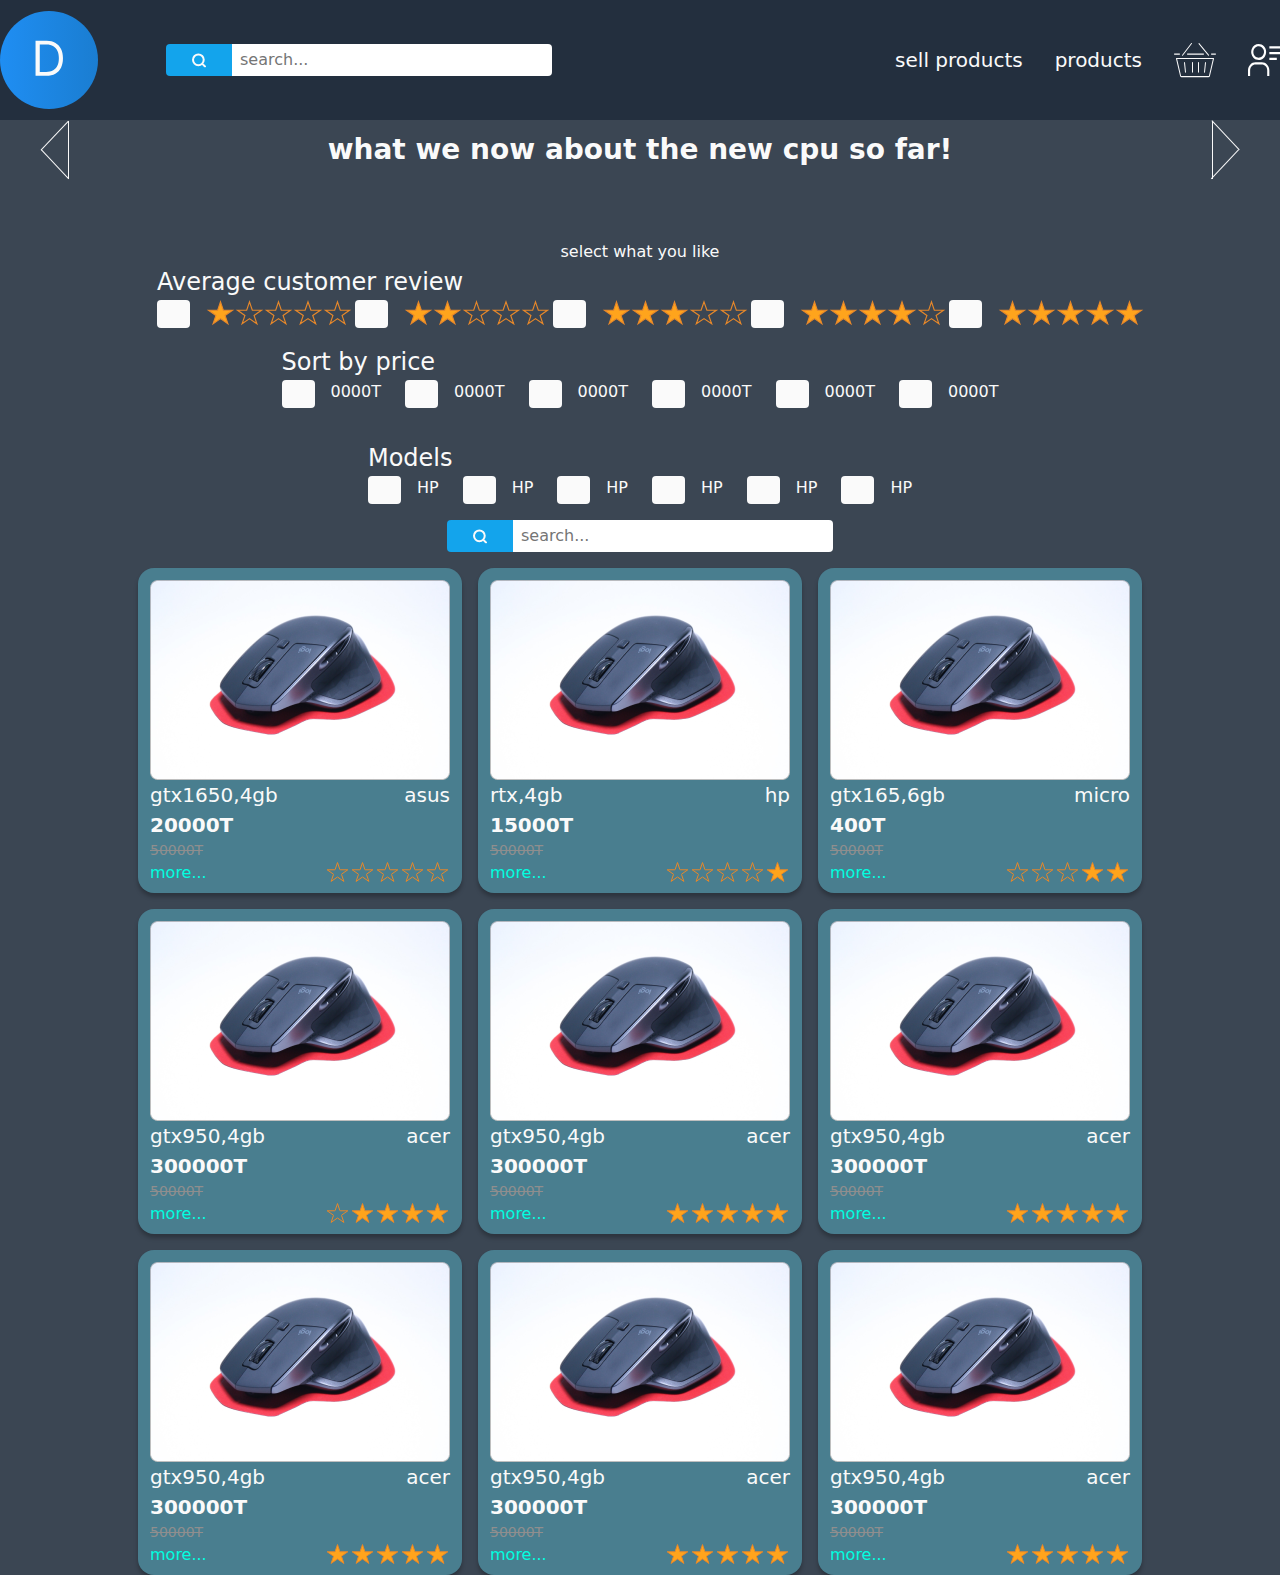
==== html/home-page.html @ 3e35777b "myShopingProjectV01" ====
<!DOCTYPE html>
<html lang="en">
    <head>
        <meta charset="UTF-8">
        <meta name="veiwport" content="width=device-width , initial-scale=1 , maximum-scale=1">
        <meta name="author" content="ARDOTL">
        <meta name="keywords" content="products,cpu,shop">
        <meta name="description" content="buy,fast,easy,cheap">
        <title>products Page ARDOTL</title>
        <link rel="stylesheet" href="../css/bootstrap.css"/>
        <link rel="stylesheet" href="../css/sign-in.css"/>
        <link rel="preconnect" href="https://fonts.googleapis.com">
        <link rel="preconnect" href="https://fonts.gstatic.com" crossorigin>
        <link href="https://fonts.googleapis.com/css2?family=Noto+Sans:wght@400;500;600&display=swap" rel="stylesheet">
    </head>
    <body class="body-products">
        <header class=" main-header-container">
            <div class=" container d-flex justify-content-between">
                <div class="logo-search-container d-flex align-items-center gap-68">
                    <img class="website-logo-main-header padding-top-bot-11" src="../img/logo-blue.svg" alt="website logo">
                    <form class="search-container-product-page d-flex align-items-center">
                        <img class="search-icon-product-page" src="../img/search-icon.svg" alt="search icon">
                        <input class="search-input-product-page py-1 px-2" type="search" placeholder="search...">
                    </form>
                </div>
                <div class="profile-basket-products-container d-flex align-items-center gap-32">
                    <div class="sell-products-main-header f-size-20 fw-norma">sell products</div>
                    <div class="products-main-header f-size-20 fw-normal">products</div>
                    <a href="./user-basket-page.html" class="user-basket-container">
                        <img class="basket-icon-main-header" src="../img/basket.svg" alt="your basket">
                    </a>
                    <img class="profile-user-main-header" src="../img/profile-icon.svg" alt="your profile">
                </div>
            </div>
        </header>
        <main>
            <div class="main-hero-sction-products-page d-flex align-items-center justify-content-between  px-3 margin-bot-60">
                <img class="main-hero-sction-products-page mx-4" src="../img/arrow-left.svg" alt="image of news">
                <div class="main-hero-section-text-products-page fw-bold f-size-28">
                    what we now about the new cpu so far!
                </div>
                <img class="main-hero-sction-products-page mx-4" src="../img/arrow-right.svg" alt="image of news">

            </div>
            <div class="filter-title-products-page d-flex align-items-center justify-content-center">
                select what you like
            </div>
            <div class="filter-products-page-container d-flex justify-content-between flex-column align-items-center gap-3 mb-3">
                <div class="rating-of-product-container">
                    <div class="title-of-type-products f-size-24 font-weight-500">
                        Average customer review
                    </div>
                    <ul class="list-of-filter-rating-products-page d-flex flex-row gap-4 flex-wrap">
                        <li class="type-hp-container d-flex gap-3">
                            <img id="rating-one-star-filter-box" class="empty-check-box" src="../img/empty-box.svg" alt="empty check box">
                            <div class="star-container d-flex">
                                <img class="star-icon" src="../img/filled-star.svg" alt="star-review">
                                <img class="star-icon" src="../img/empty-star.svg" alt="star-review">
                                <img class="star-icon" src="../img/empty-star.svg" alt="star-review">
                                <img class="star-icon" src="../img/empty-star.svg" alt="star-review">
                                <img class="star-icon" src="../img/empty-star.svg" alt="star-review">
                            </div>
                        </li>
                        <li class="type-hp-container d-flex gap-3">
                            <img id="rating-two-star-filter-box" class="empty-check-box" src="../img/empty-box.svg" alt="empty check box">
                            <div class="star-container d-flex">
                                <img class="star-icon" src="../img/filled-star.svg" alt="star-review">
                                <img class="star-icon" src="../img/filled-star.svg" alt="star-review">
                                <img class="star-icon" src="../img/empty-star.svg" alt="star-review">
                                <img class="star-icon" src="../img/empty-star.svg" alt="star-review">
                                <img class="star-icon" src="../img/empty-star.svg" alt="star-review">
                            </div>
                        </li>
                        <li class="type-hp-container d-flex gap-3">
                            <img id="rating-three-star-filter-box" class="empty-check-box" src="../img/empty-box.svg" alt="empty check box">
                            <div class="star-container d-flex">
                                <img class="star-icon" src="../img/filled-star.svg" alt="star-review">
                                <img class="star-icon" src="../img/filled-star.svg" alt="star-review">
                                <img class="star-icon" src="../img/filled-star.svg" alt="star-review">
                                <img class="star-icon" src="../img/empty-star.svg" alt="star-review">
                                <img class="star-icon" src="../img/empty-star.svg" alt="star-review">
                            </div>
                        </li>
                        <li class="type-hp-container d-flex gap-3">
                            <img id="rating-four-star-filter-box" class="empty-check-box" src="../img/empty-box.svg" alt="empty check box">
                            <div class="star-container d-flex">
                                <img class="star-icon" src="../img/filled-star.svg" alt="star-review">
                                <img class="star-icon" src="../img/filled-star.svg" alt="star-review">
                                <img class="star-icon" src="../img/filled-star.svg" alt="star-review">
                                <img class="star-icon" src="../img/filled-star.svg" alt="star-review">
                                <img class="star-icon" src="../img/empty-star.svg" alt="star-review">
                            </div>
                        </li>
                        <li class="type-hp-container d-flex gap-3">
                            <img id="rating-five-star-filter-box" class="empty-check-box" src="../img/empty-box.svg" alt="empty check box">
                            <div class="star-container d-flex">
                                <img class="star-icon" src="../img/filled-star.svg" alt="star-review">
                                <img class="star-icon" src="../img/filled-star.svg" alt="star-review">
                                <img class="star-icon" src="../img/filled-star.svg" alt="star-review">
                                <img class="star-icon" src="../img/filled-star.svg" alt="star-review">
                                <img class="star-icon" src="../img/filled-star.svg" alt="star-review">
                            </div>
                        </li>
                    </ul>
                </div>
                <div class="price-of-product-container mb-3">
                    <div class="title-of-type-products f-size-24 font-weight-500">
                        Sort by price
                    </div>
                    <ul class="list-of-filter-types-products-page d-flex flex-row gap-4 flex-wrap ">
                        <li class="type-hp-container d-flex gap-3">
                            <img class="empty-check-box" src="../img/empty-box.svg" alt="empty check box">
                            <div class="text-hp">
                                0000T
                            </div>
                        </li>
                        <li class="type-hp-container d-flex gap-3">
                            <img class="empty-check-box" src="../img/empty-box.svg" alt="empty check box">
                            <div class="text-hp">
                                0000T
                            </div>
                        </li>
                        <li class="type-hp-container d-flex gap-3">
                            <img class="empty-check-box" src="../img/empty-box.svg" alt="empty check box">
                            <div class="text-hp">
                                0000T
                            </div>
                        </li>
                        <li class="type-hp-container d-flex gap-3">
                            <img class="empty-check-box" src="../img/empty-box.svg" alt="empty check box">
                            <div class="text-hp">
                                0000T
                            </div>
                        </li>
                        <li class="type-hp-container d-flex gap-3">
                            <img class="empty-check-box" src="../img/empty-box.svg" alt="empty check box">
                            <div class="text-hp">
                                0000T
                            </div>
                        </li>
                        <li class="type-hp-container d-flex gap-3">
                            <img class="empty-check-box" src="../img/empty-box.svg" alt="empty check box">
                            <div class="text-hp">
                                0000T
                            </div>
                        </li>
                    </ul>
                </div>
                <div class="type-of-product-container ">
                    <div class="title-of-type-products f-size-24 font-weight-500">
                        Models
                    </div>
                    <ul class="list-of-filter-types-products-page d-flex flex-row gap-4 flex-wrap">
                        <li class="type-hp-container d-flex gap-3">
                            <img  class="empty-check-box" src="../img/empty-box.svg" alt="empty check box">
                            <div class="text-hp">
                                HP
                            </div>
                        </li>
                        <li class="type-hp-container d-flex gap-3">
                            <img class="empty-check-box" src="../img/empty-box.svg" alt="empty check box">
                            <div class="text-hp">
                                HP
                            </div>
                        </li>
                        <li class="type-hp-container d-flex gap-3">
                            <img class="empty-check-box" src="../img/empty-box.svg" alt="empty check box">
                            <div class="text-hp">
                                HP
                            </div>
                        </li>
                        <li class="type-hp-container d-flex gap-3">
                            <img class="empty-check-box" src="../img/empty-box.svg" alt="empty check box">
                            <div class="text-hp">
                                HP
                            </div>
                        </li>
                        <li class="type-hp-container d-flex gap-3">
                            <img class="empty-check-box" src="../img/empty-box.svg" alt="empty check box">
                            <div class="text-hp">
                                HP
                            </div>
                        </li>
                        <li class="type-hp-container d-flex gap-3">
                            <img class="empty-check-box" src="../img/empty-box.svg" alt="empty check box">
                            <div class="text-hp">
                                HP
                            </div>
                        </li>
                    </ul>
                </div>
                <div class="search-for-products-container d-flex align-items-center gap-68">
                    <form class="search-container-product-page d-flex align-items-center">
                        <img class="search-icon-product-page" src="../img/search-icon.svg" alt="search icon">
                        <input class="search-input-product-page py-1 px-2" type="search" placeholder="search...">
                    </form>
                </div>
            </div>
            <ul id="all-products-card-container-products-page" class="all-products-card-container-products-page  d-flex flex-row align-items-center flex-wrap gap-3 justify-content-center">
                
            </ul>
        </main>
        <script type="module" src="../js/index.js"></script>
    </body>
</html>
---- css/sign-in.css ----
/************************************
CSS Reset
*************************************/

*{
    padding: 0;
    margin: 0;
    box-sizing: border-box;
}
a{
    text-decoration: none;
    color: #fafafa;
}

ul,li{
    display: inline-block;
    padding: 0;
    margin: 0;
}
body{
    background: rgba(35, 47, 62, 0.89);
    color: #fafafa;
}
.container{
    max-width: 1360px;
    margin: 0 auto;
    padding: 0;
}
/************************************
Utils
*************************************/
.gray-color-8F8E8E{
    color: #8F8E8E;
}
.cyan-color-00FFE0{
    color: #00FFE0;
}
.width-26-percentage{
    width: 26%;
}
.width-39-percentage{
    width: 39.045%;
}
.width-24-percentage{
    width: 24.118%;
}
.padd-20{
    padding: 1.25rem;
}
.white-color-fafafa{
    color: #fafafa;
}
.width-79{
    width: 79%;
}
.border-radius-8{
    border-radius: .5rem;
}
.outline-border-none{
    outline: none;
}
.border-1-FAFAFA{
    border: 0.0625rem #fafafa solid;
}
.background-none{
    background: none;
}
.gap-30{
    gap: 1.875rem;
}
.gap-68{
    gap: 4.25rem;
}
.gap-32{
    gap: 2rem;
}
.gap-19{
    gap: 1.1875rem;
}
.margin-top-38{
    margin-top: 2.375rem;
}
.margin-left-56{
    margin-left: 3.5rem;
}
.margin-left-76{
    margin-left: 4.5rem;
}
.margin-bot-60{
    margin-bottom: 3.75rem;
}
.margin-top-19{
    margin-top: 1.1875rem;
}
.padding-top-bot-11{
    padding-top: 0.6875rem;
    padding-bottom: 0.6875rem;
}
.text-decoration-line-through{
    text-decoration: line-through;
}
.font-weight-500{
    font-weight: 500;
}
.box-shadow-one{
    box-shadow: 0rem .25rem .25rem rgba(0, 0, 0, 0.25);
    border-radius: 1rem;
}
.margin-top-100{
    margin-top: 6.25rem;
}
.width-30{
    width:30%;
}
.width-71-percentage{
    width: 71%;
}
.padd-36{
    padding: 2.25rem;
}
.padd-40{
    padding: 2.5rem;
}
.width-33-percentage{
    width: 33%;
}
/**********
typeographi
**********/
.f-size-40{
    font-size:2.5rem ;
}
.f-size-32{
    font-size: 2rem;
}
.f-size-30{
    font-size: 1.875rem;
}
.f-size-16{
    font-size: 1rem;
}
.f-size-18{
    font-size: 1.125rem;
}
.f-size-14{
    font-size: 0.875rem;
}
.f-size-28{
    font-size: 1.75rem;
}
.f-size-20{
    font-size: 1.25rem;
}
.f-size-24{
    font-size: 1.5rem;
}

/************************************
sign in inputs
*************************************/
.first-name-input{
    padding: 0.78125rem 1.125rem;
    width: 16.75rem;
}
.last-name-input{
    padding: 0.78125rem 1.125rem;
    width: 16.75rem;

}
.email-name-input{
    padding: 1.125rem 1.875rem;

}
.password-name-input{
    padding: 1.125rem 1.875rem;

}
/********************************
components
********************************/
.create-your-account-btn{
    padding-left: 10.40625rem;
    padding-right: 10.40625rem;
    background-color: #30F31F;
    color: #fafafa;
    border: 0.0625rem solid #30F31F;
    border-radius: 2.21875rem;
}
.search-input-product-page{
    border: none;
    outline: none;
    border-top-right-radius: 0.25rem;
    border-bottom-right-radius: 0.25rem;
    width: 20rem;
}
.product-card-container-products-page{
    padding: 0.75rem 0.75rem 0.5rem 0.75rem;
    border-radius: 1rem;
    background-color: #497E8F;

}
/***************************
...
**************************/
.google-play-method{
    padding: 0.9375rem 10.8125rem 0.9375rem 1.5rem;
    background: #FAFAFA;
    border: 0.0625rem solid #232323;
    border-radius: 2.21875rem;
    color: #474545;
    gap: 5.125rem;
}
.search-icon-product-page{
    padding: 0.53125rem 1.625rem;
    border-top-left-radius: 0.25rem;
    border-bottom-left-radius: 0.25rem;
    background-color: #13A4EC;
}
/*.or-text::before{
    display: flex;
    content: '';
    border: 0.0625rem solid #232323;
    rotate: 90deg;
}
.or-text::after{
    display: flex;
    content: '';
    border: 0.0625rem solid #232323;
    rotate: 90deg;
}*/
/**************************
main header
****************************/

.main-header-container{
    background-color: #232F3E;
    width: 100%;
}

/**************
product page
***************/
.body-products{
    background-color: rgba(35, 47, 62, 89%);
}

/******
hero-section-home-page
**********/
.main-hero-sction-home-page{
    background-image: url(../img/hero-section-img.png);
}
.main-hero-section-text-home-page{
    padding: 9.532rem 0;
}
/***********
progress bar for review
********************/
.progress-bar-container{
    border-radius: 1rem;
    border: 0.0625rem solid #fafafa;
    width: 75%;
}
.progress-bar{
    border-radius: 1rem;
    background-color: orange;
    padding: 0.5rem 1rem 0.875rem 1rem;
    width: 50%;
}
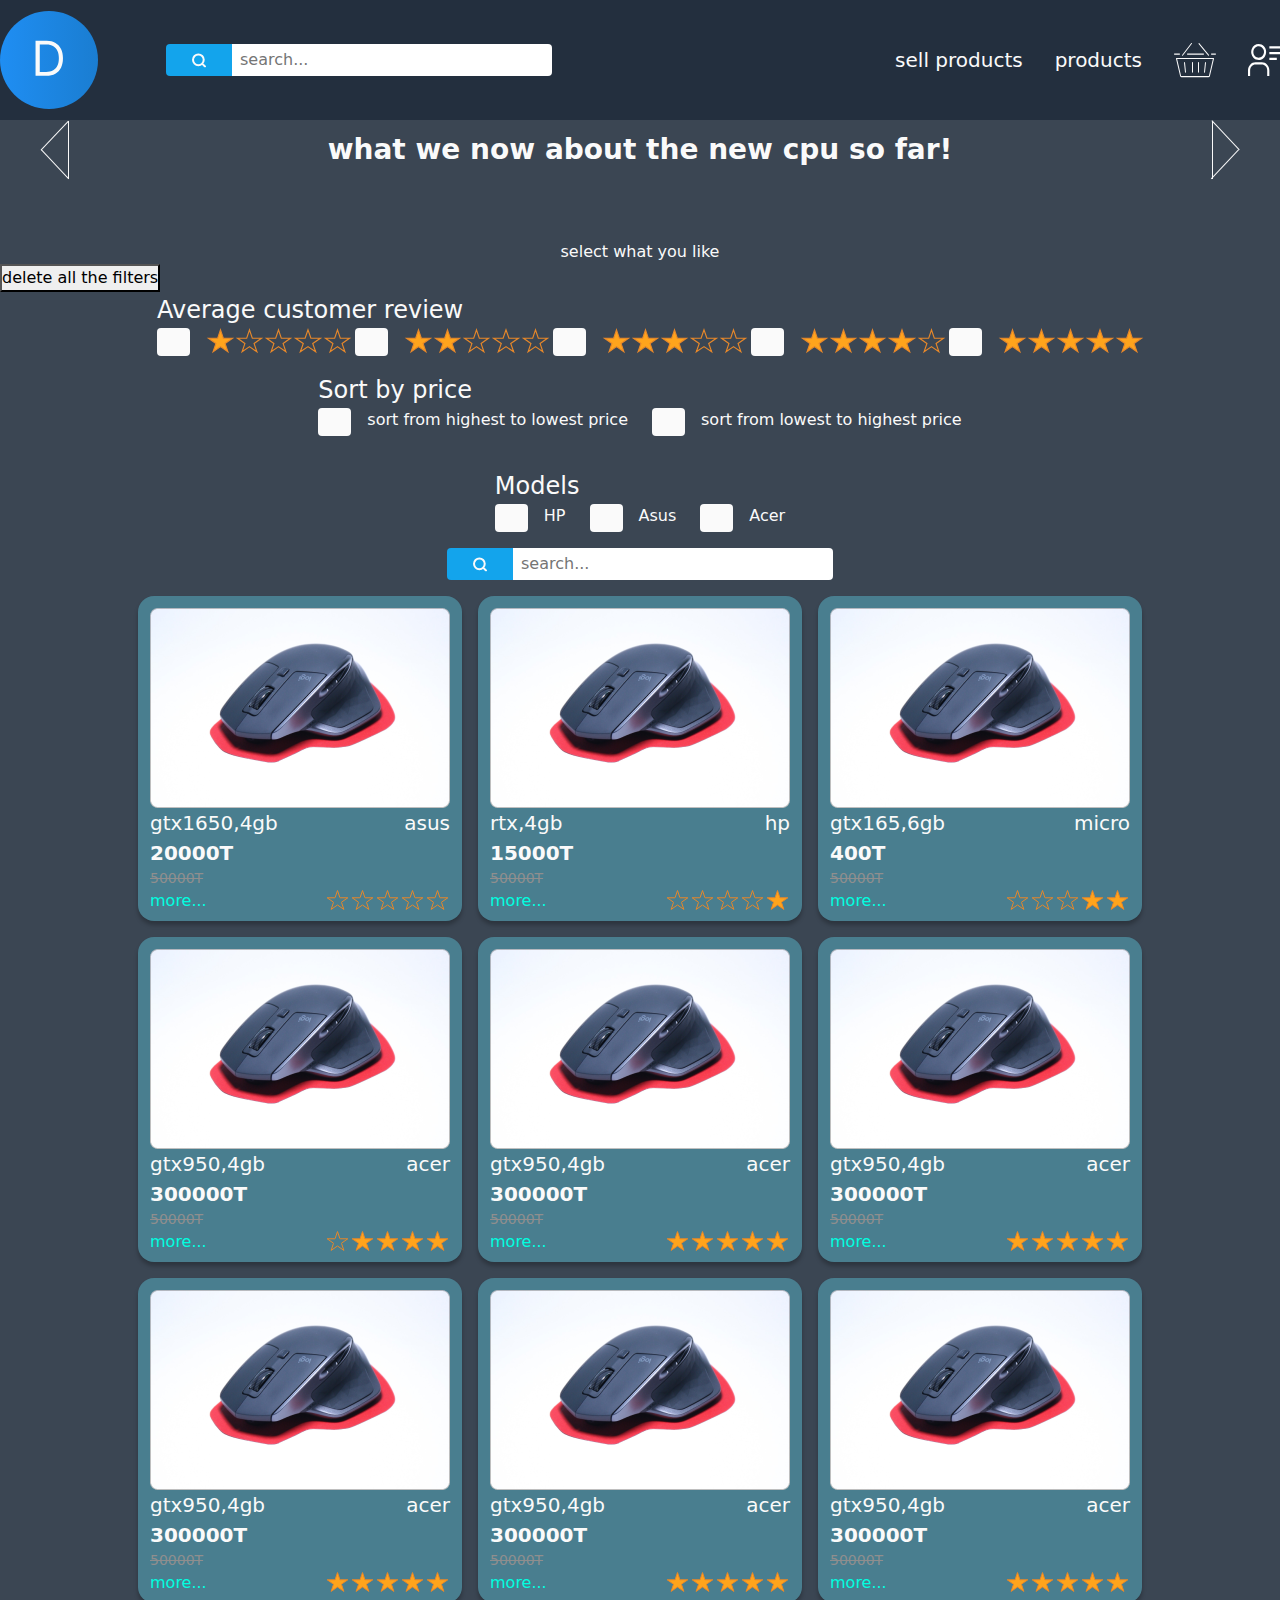
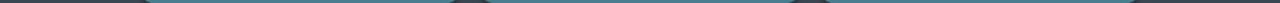
==== commit 809fc337: "shopProjectV04" ====
--- a/html/home-page.html
+++ b/html/home-page.html
@@ -13,7 +13,7 @@
         <link rel="preconnect" href="https://fonts.gstatic.com" crossorigin>
         <link href="https://fonts.googleapis.com/css2?family=Noto+Sans:wght@400;500;600&display=swap" rel="stylesheet">
     </head>
-    <body class="body-products">
+    <body id="body-products" class="body-products">
         <header class=" main-header-container">
             <div class=" container d-flex justify-content-between">
                 <div class="logo-search-container d-flex align-items-center gap-68">
@@ -45,6 +45,7 @@
             <div class="filter-title-products-page d-flex align-items-center justify-content-center">
                 select what you like
             </div>
+            <button id="delete-all-filters" class="delete-all-filters">delete all the filters</button>
             <div class="filter-products-page-container d-flex justify-content-between flex-column align-items-center gap-3 mb-3">
                 <div class="rating-of-product-container">
                     <div class="title-of-type-products f-size-24 font-weight-500">
@@ -109,39 +110,15 @@
                     </div>
                     <ul class="list-of-filter-types-products-page d-flex flex-row gap-4 flex-wrap ">
                         <li class="type-hp-container d-flex gap-3">
-                            <img class="empty-check-box" src="../img/empty-box.svg" alt="empty check box">
-                            <div class="text-hp">
-                                0000T
+                            <img id="highest-to-lowest-filter-box" class="empty-check-box" src="../img/empty-box.svg" alt="empty check box">
+                            <div class="highest-to-lowest">
+                                sort from highest to lowest price
                             </div>
                         </li>
                         <li class="type-hp-container d-flex gap-3">
-                            <img class="empty-check-box" src="../img/empty-box.svg" alt="empty check box">
-                            <div class="text-hp">
-                                0000T
-                            </div>
-                        </li>
-                        <li class="type-hp-container d-flex gap-3">
-                            <img class="empty-check-box" src="../img/empty-box.svg" alt="empty check box">
-                            <div class="text-hp">
-                                0000T
-                            </div>
-                        </li>
-                        <li class="type-hp-container d-flex gap-3">
-                            <img class="empty-check-box" src="../img/empty-box.svg" alt="empty check box">
-                            <div class="text-hp">
-                                0000T
-                            </div>
-                        </li>
-                        <li class="type-hp-container d-flex gap-3">
-                            <img class="empty-check-box" src="../img/empty-box.svg" alt="empty check box">
-                            <div class="text-hp">
-                                0000T
-                            </div>
-                        </li>
-                        <li class="type-hp-container d-flex gap-3">
-                            <img class="empty-check-box" src="../img/empty-box.svg" alt="empty check box">
-                            <div class="text-hp">
-                                0000T
+                            <img id="lowest-to-highest-filter-box" class="empty-check-box" src="../img/empty-box.svg" alt="empty check box">
+                            <div class="lowest-to-highest">
+                                sort from lowest to highest price
                             </div>
                         </li>
                     </ul>
@@ -152,39 +129,21 @@
                     </div>
                     <ul class="list-of-filter-types-products-page d-flex flex-row gap-4 flex-wrap">
                         <li class="type-hp-container d-flex gap-3">
-                            <img  class="empty-check-box" src="../img/empty-box.svg" alt="empty check box">
+                            <img id="model-hp-checkbox"  class="empty-check-box" src="../img/empty-box.svg" alt="empty check box">
                             <div class="text-hp">
                                 HP
                             </div>
                         </li>
                         <li class="type-hp-container d-flex gap-3">
-                            <img class="empty-check-box" src="../img/empty-box.svg" alt="empty check box">
+                            <img id="model-asus-checkbox" class="empty-check-box" src="../img/empty-box.svg" alt="empty check box">
                             <div class="text-hp">
-                                HP
+                                Asus
                             </div>
                         </li>
                         <li class="type-hp-container d-flex gap-3">
-                            <img class="empty-check-box" src="../img/empty-box.svg" alt="empty check box">
+                            <img id="model-acer-checkbox" class="empty-check-box" src="../img/empty-box.svg" alt="empty check box">
                             <div class="text-hp">
-                                HP
-                            </div>
-                        </li>
-                        <li class="type-hp-container d-flex gap-3">
-                            <img class="empty-check-box" src="../img/empty-box.svg" alt="empty check box">
-                            <div class="text-hp">
-                                HP
-                            </div>
-                        </li>
-                        <li class="type-hp-container d-flex gap-3">
-                            <img class="empty-check-box" src="../img/empty-box.svg" alt="empty check box">
-                            <div class="text-hp">
-                                HP
-                            </div>
-                        </li>
-                        <li class="type-hp-container d-flex gap-3">
-                            <img class="empty-check-box" src="../img/empty-box.svg" alt="empty check box">
-                            <div class="text-hp">
-                                HP
+                                Acer
                             </div>
                         </li>
                     </ul>
@@ -197,9 +156,10 @@
                 </div>
             </div>
             <ul id="all-products-card-container-products-page" class="all-products-card-container-products-page  d-flex flex-row align-items-center flex-wrap gap-3 justify-content-center">
-                
+
             </ul>
         </main>
         <script type="module" src="../js/index.js"></script>
     </body>
+    
 </html>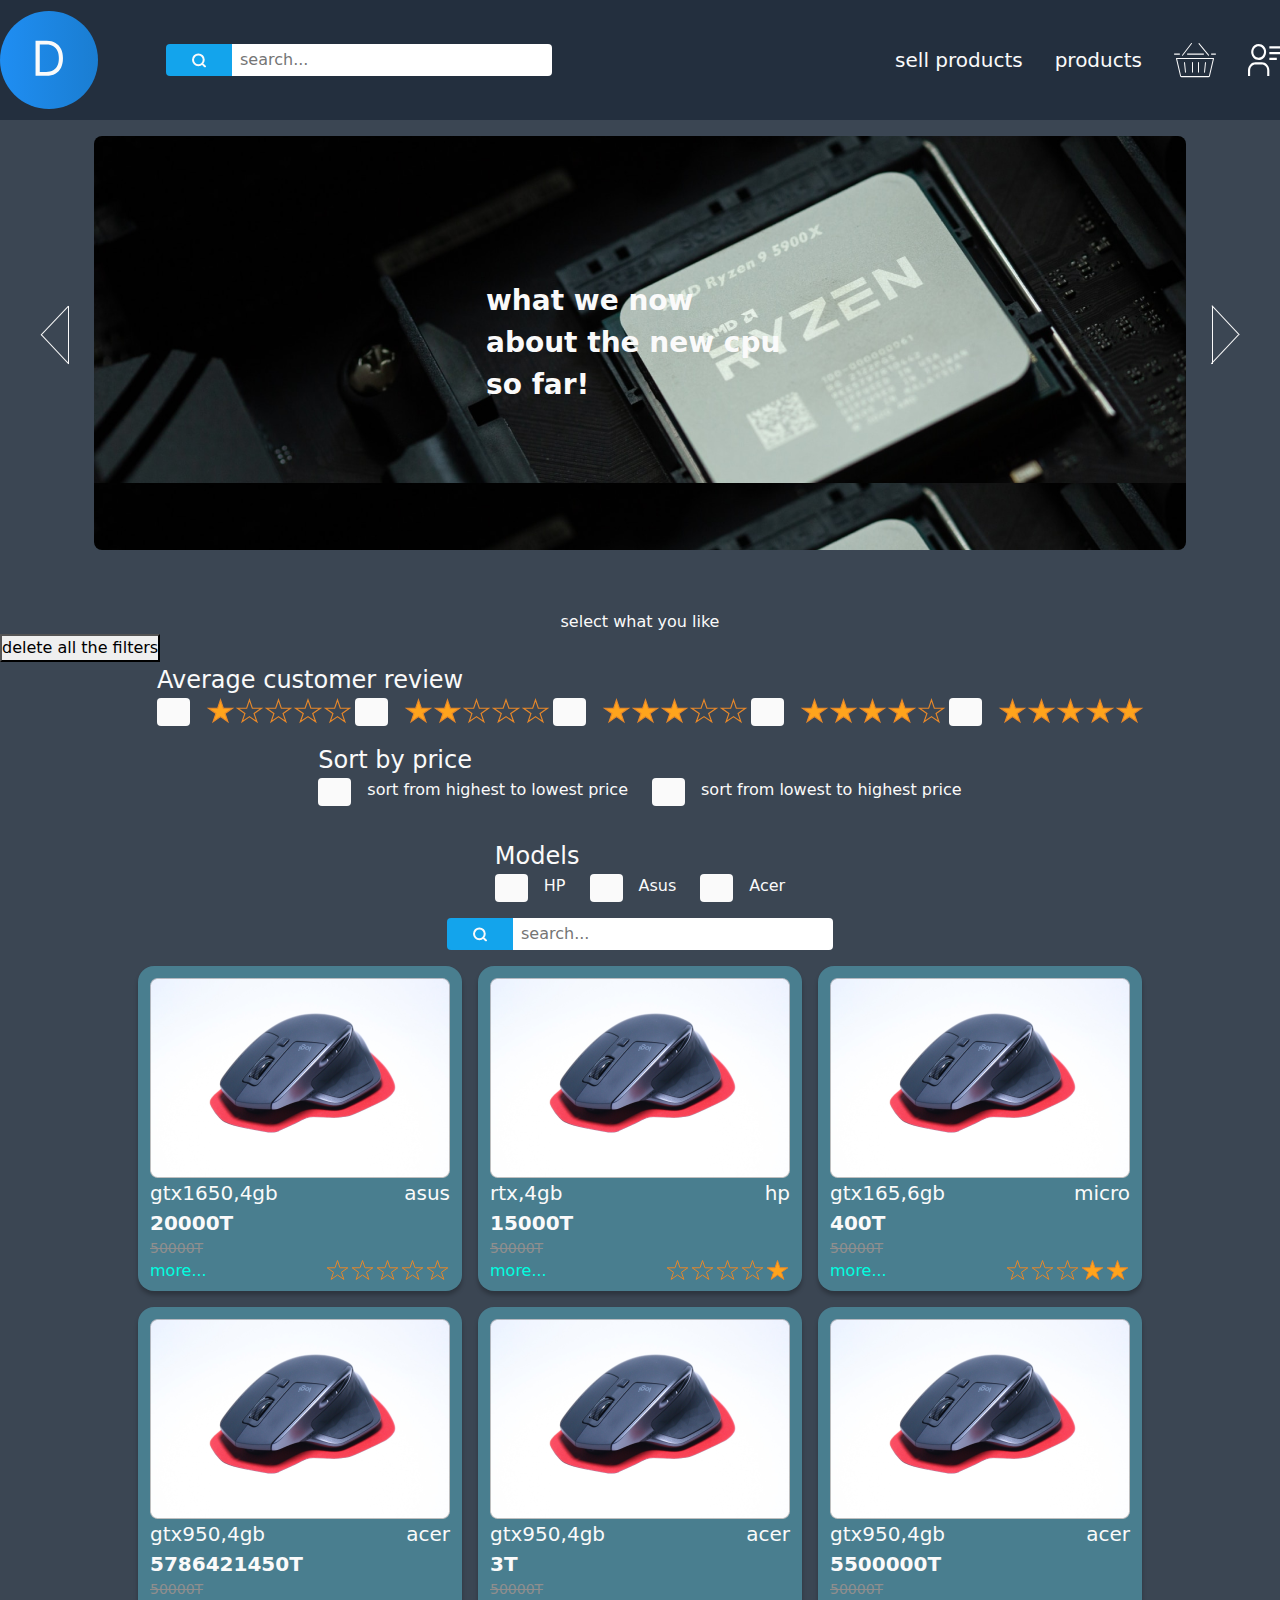
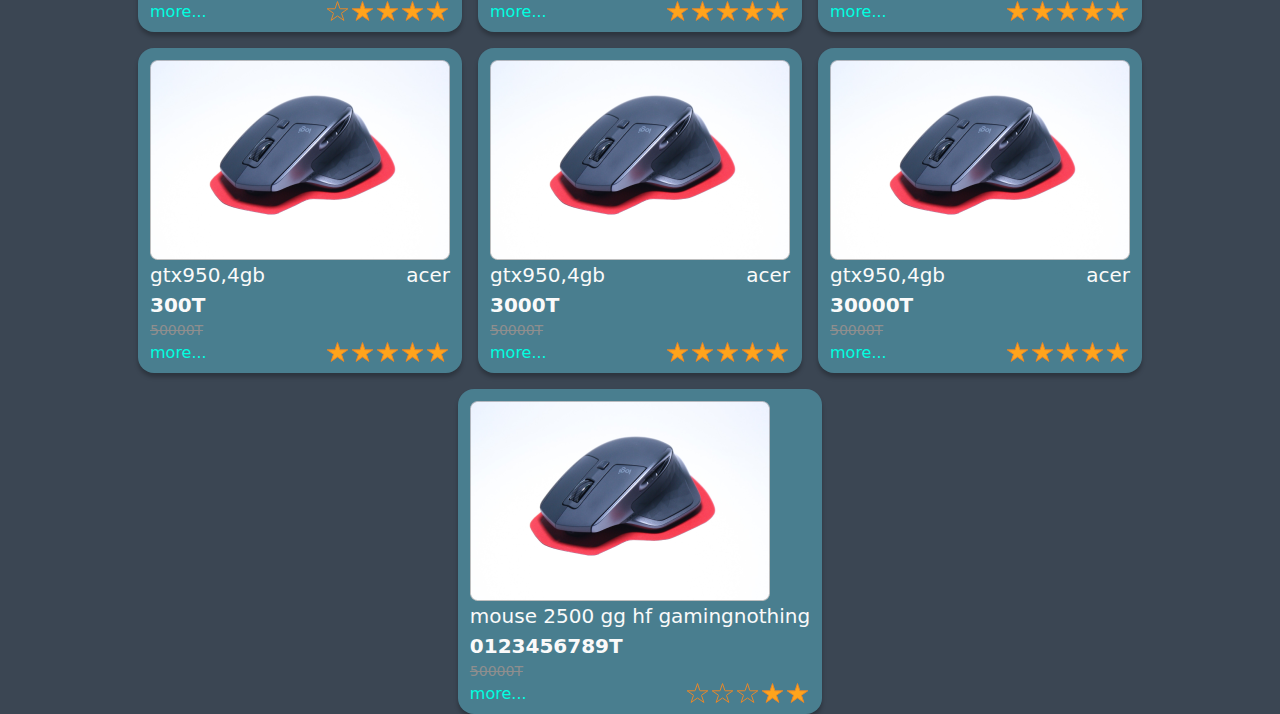
==== commit 692fee74: "shopProjectV11" ====
--- a/html/home-page.html
+++ b/html/home-page.html
@@ -33,13 +33,14 @@
                 </div>
             </div>
         </header>
-        <main>
+        <main>  
+
             <div class="main-hero-sction-products-page d-flex align-items-center justify-content-between  px-3 margin-bot-60">
-                <img class="main-hero-sction-products-page mx-4" src="../img/arrow-left.svg" alt="image of news">
-                <div class="main-hero-section-text-products-page fw-bold f-size-28">
+                <img id="prev-button-main-hero-section" class="main-hero-sction-products-page mx-4" src="../img/arrow-left.svg" alt="image of news">
+                <div id="main-hero-section-text-and-icon-products-page" class="main-hero-section-text-products-page fw-bold f-size-28">
                     what we now about the new cpu so far!
                 </div>
-                <img class="main-hero-sction-products-page mx-4" src="../img/arrow-right.svg" alt="image of news">
+                <img id="next-button-main-hero-section" class="main-hero-sction-products-page mx-4" src="../img/arrow-right.svg" alt="image of news">
 
             </div>
             <div class="filter-title-products-page d-flex align-items-center justify-content-center">
@@ -161,5 +162,5 @@
         </main>
         <script type="module" src="../js/index.js"></script>
     </body>
-    
+
 </html>--- a/css/sign-in.css
+++ b/css/sign-in.css
@@ -29,6 +29,12 @@
 /************************************
 Utils
 *************************************/
+.position-relative{
+    position: relative;
+}
+.position-absolute{
+    position: absolute;
+}
 .gray-color-8F8E8E{
     color: #8F8E8E;
 }
@@ -123,6 +129,9 @@
 }
 .width-33-percentage{
     width: 33%;
+}
+.vertical-align-mid{
+    vertical-align: middle;
 }
 /**********
 typeographi
@@ -266,4 +275,31 @@
     background-color: orange;
     padding: 0.5rem 1rem 0.875rem 1rem;
     width: 50%;
+}
+/**************
+more details page
+**************/
+.related-products-container{
+    transition: .6s all linear;
+    left: 0%;
+}
+.related-section-container{
+    overflow: hidden;
+    height: 22rem;
+    /* position: relative;
+    overflow-y: hidden;
+    overflow-x: scroll; */
+}
+.arrows-container{
+    height: 2.5rem;
+}
+/*******************
+slideShow
+*******************/
+.main-hero-section-text-products-page{
+    background-image: url(../img/hero-section-img.png);
+    transition: all 1s;
+    padding: 9rem 24.5rem 9rem 24.5rem;
+    border-radius: .5rem;
+    margin-top: 1rem;
 }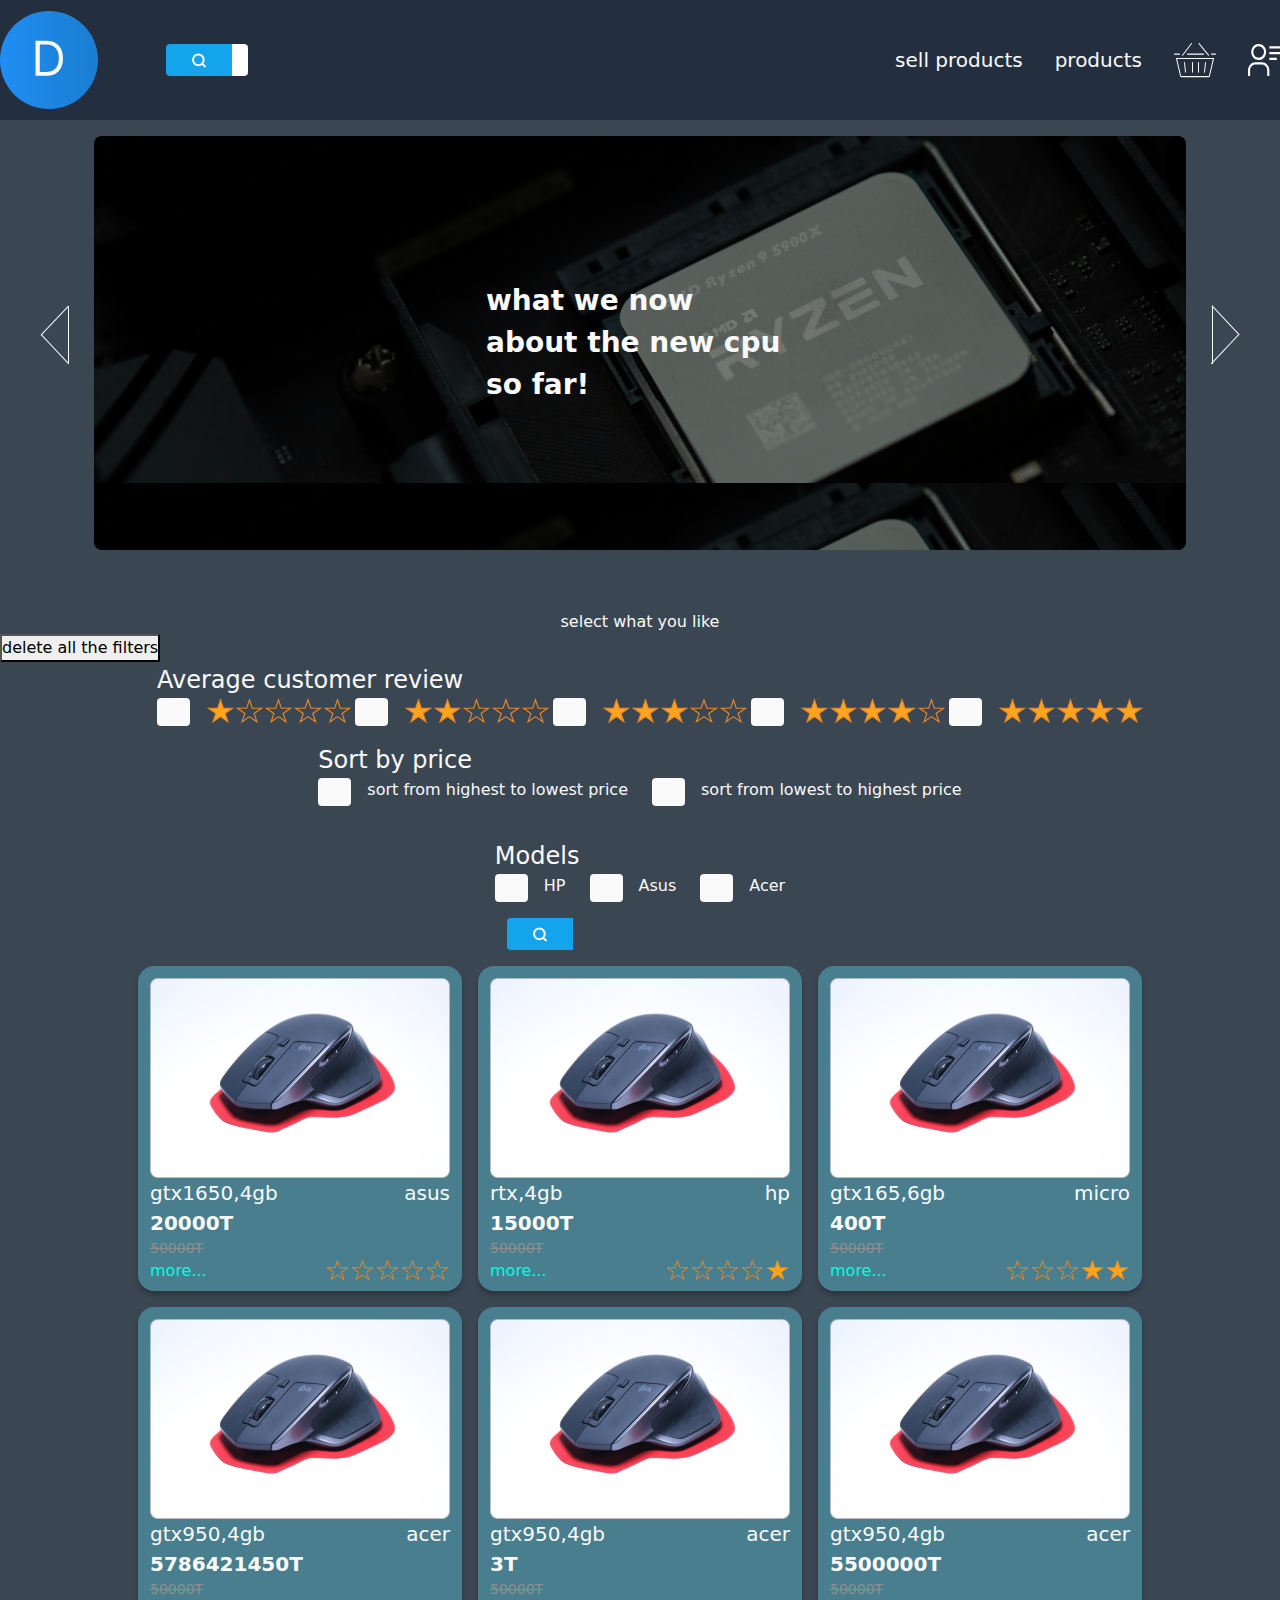
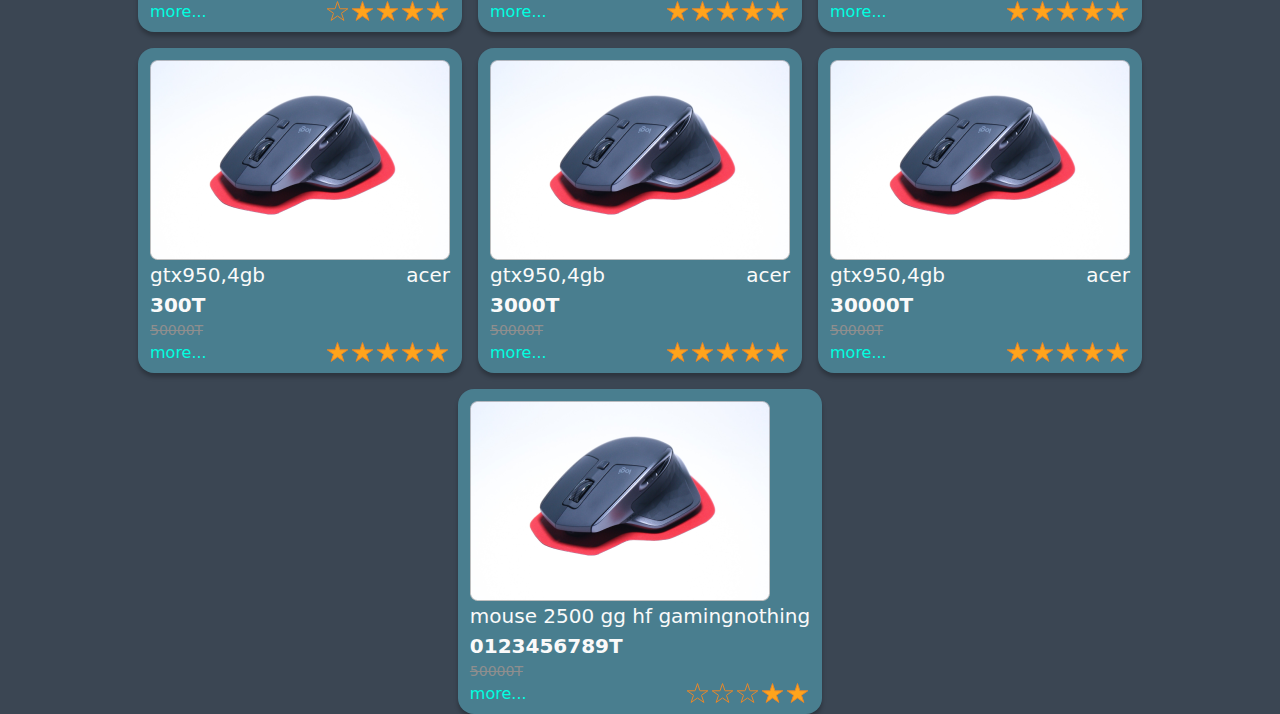
==== commit f73784a4: "shopProjectV12" ====
--- a/html/home-page.html
+++ b/html/home-page.html
@@ -37,8 +37,10 @@
 
             <div class="main-hero-sction-products-page d-flex align-items-center justify-content-between  px-3 margin-bot-60">
                 <img id="prev-button-main-hero-section" class="main-hero-sction-products-page mx-4" src="../img/arrow-left.svg" alt="image of news">
-                <div id="main-hero-section-text-and-icon-products-page" class="main-hero-section-text-products-page fw-bold f-size-28">
-                    what we now about the new cpu so far!
+                <div id="main-hero-section-text-and-icon-products-page" class="main-hero-section-text-products-page ">
+                    <div class="text-of-hero-section fw-bold f-size-28">
+                        what we now about the new cpu so far!
+                    </div>
                 </div>
                 <img id="next-button-main-hero-section" class="main-hero-sction-products-page mx-4" src="../img/arrow-right.svg" alt="image of news">
 
@@ -151,8 +153,8 @@
                 </div>
                 <div class="search-for-products-container d-flex align-items-center gap-68">
                     <form class="search-container-product-page d-flex align-items-center">
-                        <img class="search-icon-product-page" src="../img/search-icon.svg" alt="search icon">
-                        <input class="search-input-product-page py-1 px-2" type="search" placeholder="search...">
+                        <img id="search-icon-product-page" class="search-icon-product-page" src="../img/search-icon.svg" alt="search icon">
+                        <input id="search-input-product-page" class="search-input-product-page py-1 " type="search" placeholder="search...">
                     </form>
                 </div>
             </div>
--- a/css/sign-in.css
+++ b/css/sign-in.css
@@ -196,11 +196,13 @@
     border-radius: 2.21875rem;
 }
 .search-input-product-page{
+    width: 0%;
+    padding: 0;
+    transition:  1s linear;
     border: none;
     outline: none;
     border-top-right-radius: 0.25rem;
     border-bottom-right-radius: 0.25rem;
-    width: 20rem;
 }
 .product-card-container-products-page{
     padding: 0.75rem 0.75rem 0.5rem 0.75rem;
@@ -224,6 +226,7 @@
     border-top-left-radius: 0.25rem;
     border-bottom-left-radius: 0.25rem;
     background-color: #13A4EC;
+    transition:  1s;
 }
 /*.or-text::before{
     display: flex;
@@ -299,7 +302,11 @@
 .main-hero-section-text-products-page{
     background-image: url(../img/hero-section-img.png);
     transition: all 1s;
-    padding: 9rem 24.5rem 9rem 24.5rem;
     border-radius: .5rem;
     margin-top: 1rem;
+}
+.text-of-hero-section{
+    padding: 9rem 24.5rem 9rem 24.5rem;
+    background-color: rgba(0,0,0,0.5);
+    border-radius: .5rem;
 }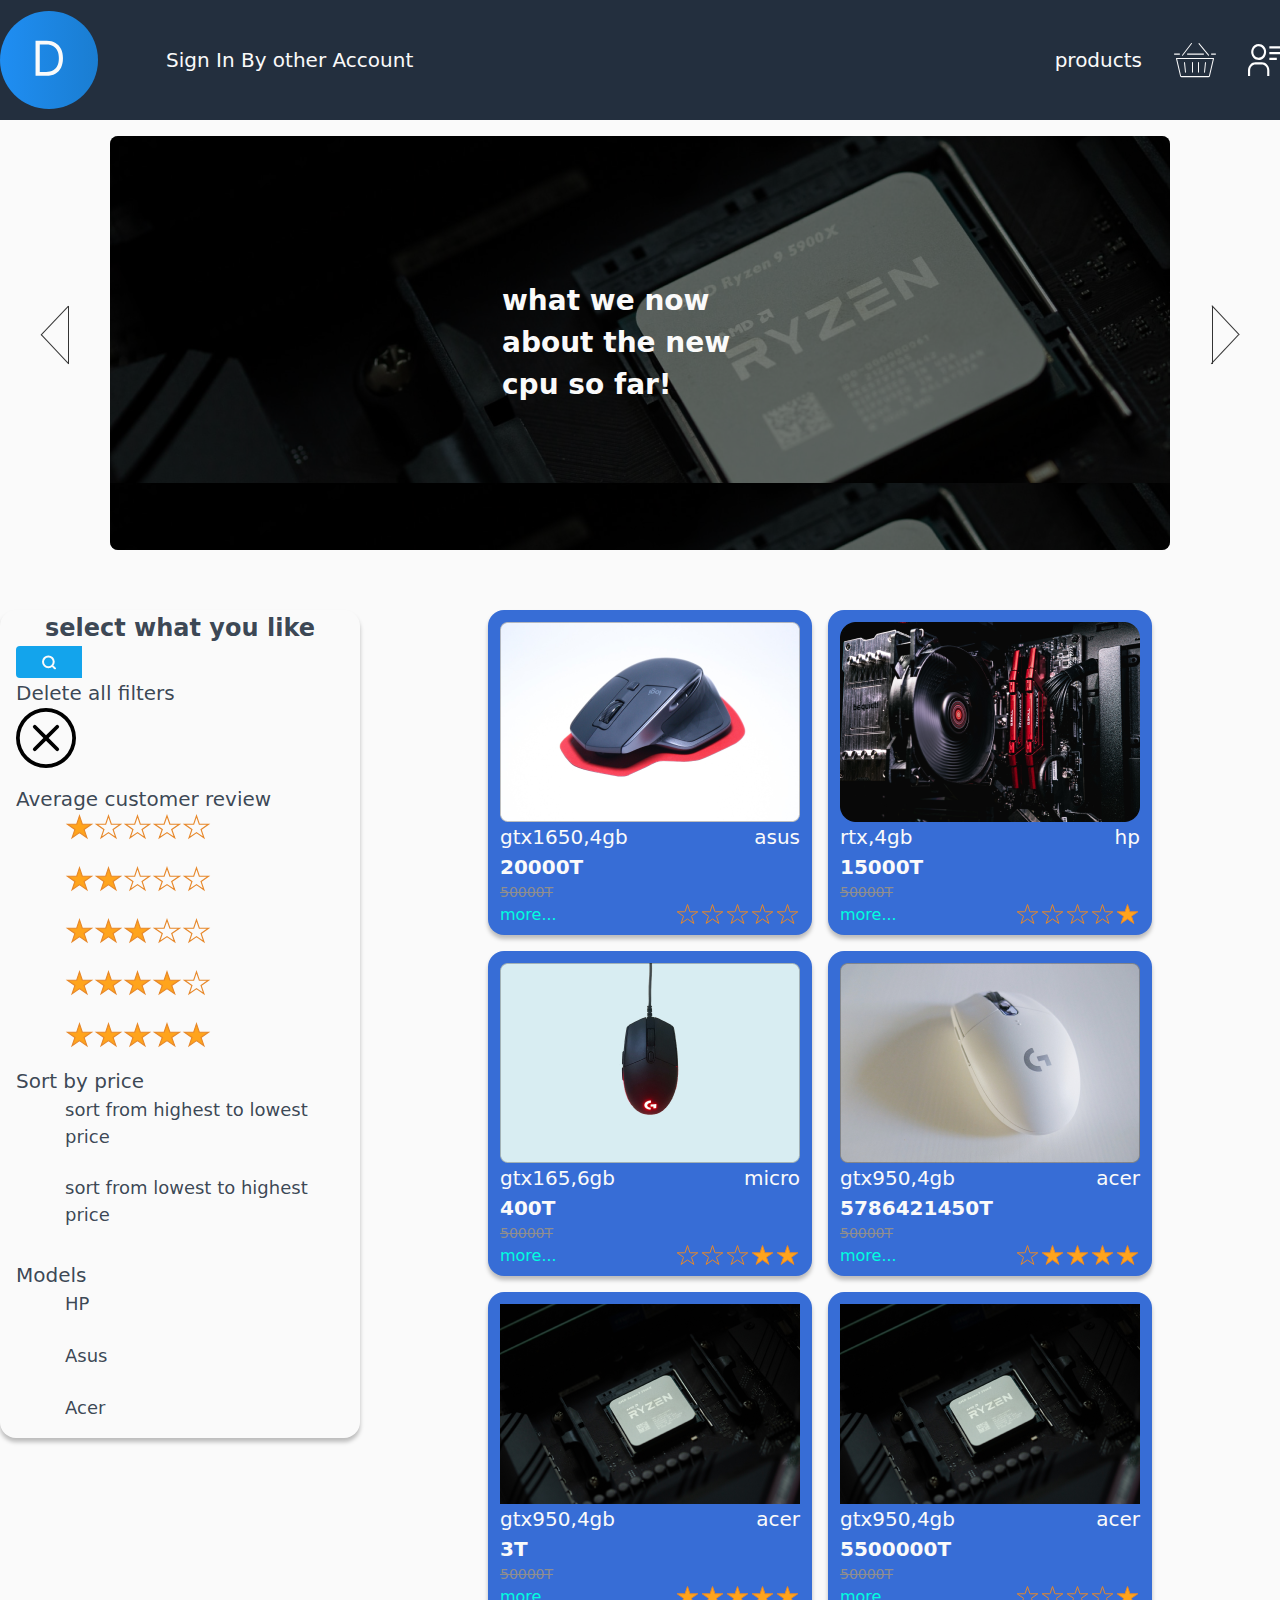
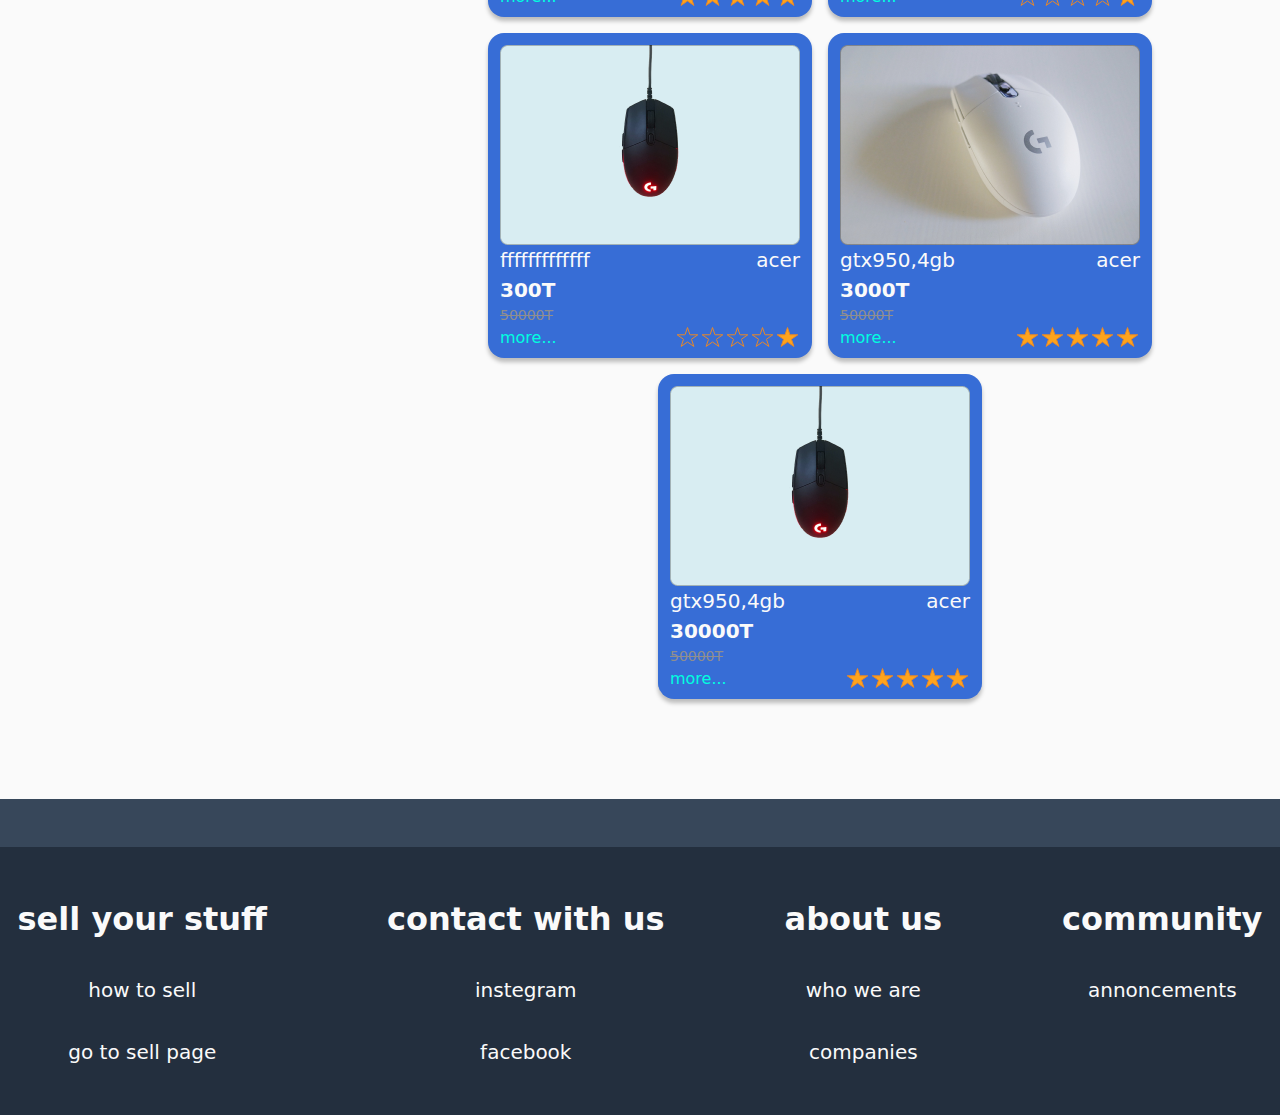
==== commit b451d5a4: "final edit" ====
--- a/html/home-page.html
+++ b/html/home-page.html
@@ -18,14 +18,11 @@
             <div class=" container d-flex justify-content-between">
                 <div class="logo-search-container d-flex align-items-center gap-68">
                     <img class="website-logo-main-header padding-top-bot-11" src="../img/logo-blue.svg" alt="website logo">
-                    <form class="search-container-product-page d-flex align-items-center">
-                        <img class="search-icon-product-page" src="../img/search-icon.svg" alt="search icon">
-                        <input class="search-input-product-page py-1 px-2" type="search" placeholder="search...">
-                    </form>
+                    <a href="./sign-in-page.html" class="f-size-20 fw-normal">Sign In By other Account</a>
                 </div>
                 <div class="profile-basket-products-container d-flex align-items-center gap-32">
-                    <div class="sell-products-main-header f-size-20 fw-norma">sell products</div>
-                    <div class="products-main-header f-size-20 fw-normal">products</div>
+                    <div class="sell-products-main-header f-size-20 fw-normal">sell products</div>
+                    <a href="./home-page.html" class="products-main-header f-size-20 fw-normal">products</a>
                     <a href="./user-basket-page.html" class="user-basket-container">
                         <img class="basket-icon-main-header" src="../img/basket.svg" alt="your basket">
                     </a>
@@ -35,133 +32,187 @@
         </header>
         <main>  
 
-            <div class="main-hero-sction-products-page d-flex align-items-center justify-content-between  px-3 margin-bot-60">
+            <div class="main-hero-sction-products-page d-flex align-items-center gap-3 justify-content-center  px-3 margin-bot-60">
                 <img id="prev-button-main-hero-section" class="main-hero-sction-products-page mx-4" src="../img/arrow-left.svg" alt="image of news">
                 <div id="main-hero-section-text-and-icon-products-page" class="main-hero-section-text-products-page ">
-                    <div class="text-of-hero-section fw-bold f-size-28">
+                    <div class="text-of-hero-section fw-bold f-size-28 white-color-fafafa">
                         what we now about the new cpu so far!
                     </div>
                 </div>
                 <img id="next-button-main-hero-section" class="main-hero-sction-products-page mx-4" src="../img/arrow-right.svg" alt="image of news">
 
             </div>
-            <div class="filter-title-products-page d-flex align-items-center justify-content-center">
-                select what you like
-            </div>
-            <button id="delete-all-filters" class="delete-all-filters">delete all the filters</button>
-            <div class="filter-products-page-container d-flex justify-content-between flex-column align-items-center gap-3 mb-3">
-                <div class="rating-of-product-container">
-                    <div class="title-of-type-products f-size-24 font-weight-500">
-                        Average customer review
-                    </div>
-                    <ul class="list-of-filter-rating-products-page d-flex flex-row gap-4 flex-wrap">
-                        <li class="type-hp-container d-flex gap-3">
-                            <img id="rating-one-star-filter-box" class="empty-check-box" src="../img/empty-box.svg" alt="empty check box">
-                            <div class="star-container d-flex">
-                                <img class="star-icon" src="../img/filled-star.svg" alt="star-review">
-                                <img class="star-icon" src="../img/empty-star.svg" alt="star-review">
-                                <img class="star-icon" src="../img/empty-star.svg" alt="star-review">
-                                <img class="star-icon" src="../img/empty-star.svg" alt="star-review">
-                                <img class="star-icon" src="../img/empty-star.svg" alt="star-review">
+            <div class="d-flex justify-content-center">
+                <div class="filter-all-container-main box-shadow-one px-3 h-75">
+                    <div class="filter-title-products-page d-flex align-items-center justify-content-center fw-bold f-size-24">
+                        select what you like
+                    </div>
+                    <div class="search-for-products-container d-flex align-items-center gap-68">
+                        <form class="search-container-product-page d-flex align-items-center">
+                            <img id="search-icon-product-page" class="search-icon-product-page" src="../img/search-icon.svg" alt="search icon">
+                            <input id="search-input-product-page" class="search-input-product-page py-1 " type="search" placeholder="search...">
+                        </form>
+                    </div>
+                    <div class="delete-all-filters-container mb-3 d-flex flex-column">
+                        <div class="delete-all-filters f-size-20 font-weight-500 ">
+                            Delete all filters
+                        </div>
+                        <img id="delete-all-filters" class="delete-icon with-60-px" src="../img/x-circle.svg">
+                    </div>
+                    <div class="filter-products-page-container d-flex justify-content-between flex-column align-items-start gap-3 mb-3">
+                        <div class="rating-of-product-container">
+                            <div class="title-of-type-products f-size-20 font-weight-500 d-flex flex-column">
+                                Average customer review
                             </div>
-                        </li>
-                        <li class="type-hp-container d-flex gap-3">
-                            <img id="rating-two-star-filter-box" class="empty-check-box" src="../img/empty-box.svg" alt="empty check box">
-                            <div class="star-container d-flex">
-                                <img class="star-icon" src="../img/filled-star.svg" alt="star-review">
-                                <img class="star-icon" src="../img/filled-star.svg" alt="star-review">
-                                <img class="star-icon" src="../img/empty-star.svg" alt="star-review">
-                                <img class="star-icon" src="../img/empty-star.svg" alt="star-review">
-                                <img class="star-icon" src="../img/empty-star.svg" alt="star-review">
+                            <ul class="list-of-filter-rating-products-page d-flex flex-column gap-4 flex-wrap">
+                                <li class="type-hp-container d-flex gap-3">
+                                    <img id="rating-one-star-filter-box" class="empty-check-box" src="../img/empty-box.svg" alt="empty check box">
+                                    <div class="star-container d-flex">
+                                        <img class="star-icon" src="../img/filled-star.svg" alt="star-review">
+                                        <img class="star-icon" src="../img/empty-star.svg" alt="star-review">
+                                        <img class="star-icon" src="../img/empty-star.svg" alt="star-review">
+                                        <img class="star-icon" src="../img/empty-star.svg" alt="star-review">
+                                        <img class="star-icon" src="../img/empty-star.svg" alt="star-review">
+                                    </div>
+                                </li>
+                                <li class="type-hp-container d-flex gap-3">
+                                    <img id="rating-two-star-filter-box" class="empty-check-box" src="../img/empty-box.svg" alt="empty check box">
+                                    <div class="star-container d-flex">
+                                        <img class="star-icon" src="../img/filled-star.svg" alt="star-review">
+                                        <img class="star-icon" src="../img/filled-star.svg" alt="star-review">
+                                        <img class="star-icon" src="../img/empty-star.svg" alt="star-review">
+                                        <img class="star-icon" src="../img/empty-star.svg" alt="star-review">
+                                        <img class="star-icon" src="../img/empty-star.svg" alt="star-review">
+                                    </div>
+                                </li>
+                                <li class="type-hp-container d-flex gap-3">
+                                    <img id="rating-three-star-filter-box" class="empty-check-box" src="../img/empty-box.svg" alt="empty check box">
+                                    <div class="star-container d-flex">
+                                        <img class="star-icon" src="../img/filled-star.svg" alt="star-review">
+                                        <img class="star-icon" src="../img/filled-star.svg" alt="star-review">
+                                        <img class="star-icon" src="../img/filled-star.svg" alt="star-review">
+                                        <img class="star-icon" src="../img/empty-star.svg" alt="star-review">
+                                        <img class="star-icon" src="../img/empty-star.svg" alt="star-review">
+                                    </div>
+                                </li>
+                                <li class="type-hp-container d-flex gap-3">
+                                    <img id="rating-four-star-filter-box" class="empty-check-box" src="../img/empty-box.svg" alt="empty check box">
+                                    <div class="star-container d-flex">
+                                        <img class="star-icon" src="../img/filled-star.svg" alt="star-review">
+                                        <img class="star-icon" src="../img/filled-star.svg" alt="star-review">
+                                        <img class="star-icon" src="../img/filled-star.svg" alt="star-review">
+                                        <img class="star-icon" src="../img/filled-star.svg" alt="star-review">
+                                        <img class="star-icon" src="../img/empty-star.svg" alt="star-review">
+                                    </div>
+                                </li>
+                                <li class="type-hp-container d-flex gap-3">
+                                    <img id="rating-five-star-filter-box" class="empty-check-box" src="../img/empty-box.svg" alt="empty check box">
+                                    <div class="star-container d-flex">
+                                        <img class="star-icon" src="../img/filled-star.svg" alt="star-review">
+                                        <img class="star-icon" src="../img/filled-star.svg" alt="star-review">
+                                        <img class="star-icon" src="../img/filled-star.svg" alt="star-review">
+                                        <img class="star-icon" src="../img/filled-star.svg" alt="star-review">
+                                        <img class="star-icon" src="../img/filled-star.svg" alt="star-review">
+                                    </div>
+                                </li>
+                            </ul>
+                        </div>
+                        <div class="price-of-product-container mb-3 d-flex flex-column">
+                            <div class="title-of-type-products f-size-20 font-weight-500 ">
+                                Sort by price
                             </div>
-                        </li>
-                        <li class="type-hp-container d-flex gap-3">
-                            <img id="rating-three-star-filter-box" class="empty-check-box" src="../img/empty-box.svg" alt="empty check box">
-                            <div class="star-container d-flex">
-                                <img class="star-icon" src="../img/filled-star.svg" alt="star-review">
-                                <img class="star-icon" src="../img/filled-star.svg" alt="star-review">
-                                <img class="star-icon" src="../img/filled-star.svg" alt="star-review">
-                                <img class="star-icon" src="../img/empty-star.svg" alt="star-review">
-                                <img class="star-icon" src="../img/empty-star.svg" alt="star-review">
+                            <ul class="list-of-filter-types-products-page d-flex flex-column gap-4 flex-wrap ">
+                                <li class="type-hp-container d-flex gap-3">
+                                    <img id="highest-to-lowest-filter-box" class="empty-check-box" src="../img/empty-box.svg" alt="empty check box">
+                                    <div class="highest-to-lowest f-size-18 fw-normal">
+                                        sort from highest to lowest price
+                                    </div>
+                                </li>
+                                <li class="type-hp-container d-flex gap-3">
+                                    <img id="lowest-to-highest-filter-box" class="empty-check-box" src="../img/empty-box.svg" alt="empty check box">
+                                    <div class="lowest-to-highest f-size-18 fw-normal">
+                                        sort from lowest to highest price
+                                    </div>
+                                </li>
+                            </ul>
+                        </div>
+                        <div class="type-of-product-container d-flex flex-column">
+                            <div class="title-of-type-products f-size-20 font-weight-500">
+                                Models
                             </div>
-                        </li>
-                        <li class="type-hp-container d-flex gap-3">
-                            <img id="rating-four-star-filter-box" class="empty-check-box" src="../img/empty-box.svg" alt="empty check box">
-                            <div class="star-container d-flex">
-                                <img class="star-icon" src="../img/filled-star.svg" alt="star-review">
-                                <img class="star-icon" src="../img/filled-star.svg" alt="star-review">
-                                <img class="star-icon" src="../img/filled-star.svg" alt="star-review">
-                                <img class="star-icon" src="../img/filled-star.svg" alt="star-review">
-                                <img class="star-icon" src="../img/empty-star.svg" alt="star-review">
-                            </div>
-                        </li>
-                        <li class="type-hp-container d-flex gap-3">
-                            <img id="rating-five-star-filter-box" class="empty-check-box" src="../img/empty-box.svg" alt="empty check box">
-                            <div class="star-container d-flex">
-                                <img class="star-icon" src="../img/filled-star.svg" alt="star-review">
-                                <img class="star-icon" src="../img/filled-star.svg" alt="star-review">
-                                <img class="star-icon" src="../img/filled-star.svg" alt="star-review">
-                                <img class="star-icon" src="../img/filled-star.svg" alt="star-review">
-                                <img class="star-icon" src="../img/filled-star.svg" alt="star-review">
-                            </div>
-                        </li>
-                    </ul>
-                </div>
-                <div class="price-of-product-container mb-3">
-                    <div class="title-of-type-products f-size-24 font-weight-500">
-                        Sort by price
-                    </div>
-                    <ul class="list-of-filter-types-products-page d-flex flex-row gap-4 flex-wrap ">
-                        <li class="type-hp-container d-flex gap-3">
-                            <img id="highest-to-lowest-filter-box" class="empty-check-box" src="../img/empty-box.svg" alt="empty check box">
-                            <div class="highest-to-lowest">
-                                sort from highest to lowest price
-                            </div>
-                        </li>
-                        <li class="type-hp-container d-flex gap-3">
-                            <img id="lowest-to-highest-filter-box" class="empty-check-box" src="../img/empty-box.svg" alt="empty check box">
-                            <div class="lowest-to-highest">
-                                sort from lowest to highest price
-                            </div>
-                        </li>
-                    </ul>
-                </div>
-                <div class="type-of-product-container ">
-                    <div class="title-of-type-products f-size-24 font-weight-500">
-                        Models
-                    </div>
-                    <ul class="list-of-filter-types-products-page d-flex flex-row gap-4 flex-wrap">
-                        <li class="type-hp-container d-flex gap-3">
-                            <img id="model-hp-checkbox"  class="empty-check-box" src="../img/empty-box.svg" alt="empty check box">
-                            <div class="text-hp">
-                                HP
-                            </div>
-                        </li>
-                        <li class="type-hp-container d-flex gap-3">
-                            <img id="model-asus-checkbox" class="empty-check-box" src="../img/empty-box.svg" alt="empty check box">
-                            <div class="text-hp">
-                                Asus
-                            </div>
-                        </li>
-                        <li class="type-hp-container d-flex gap-3">
-                            <img id="model-acer-checkbox" class="empty-check-box" src="../img/empty-box.svg" alt="empty check box">
-                            <div class="text-hp">
-                                Acer
-                            </div>
-                        </li>
-                    </ul>
-                </div>
-                <div class="search-for-products-container d-flex align-items-center gap-68">
-                    <form class="search-container-product-page d-flex align-items-center">
-                        <img id="search-icon-product-page" class="search-icon-product-page" src="../img/search-icon.svg" alt="search icon">
-                        <input id="search-input-product-page" class="search-input-product-page py-1 " type="search" placeholder="search...">
-                    </form>
-                </div>
-            </div>
-            <ul id="all-products-card-container-products-page" class="all-products-card-container-products-page  d-flex flex-row align-items-center flex-wrap gap-3 justify-content-center">
-
-            </ul>
+                            <ul class="list-of-filter-types-products-page d-flex flex-column gap-4 flex-wrap">
+                                <li class="type-hp-container d-flex gap-3">
+                                    <img id="model-hp-checkbox"  class="empty-check-box" src="../img/empty-box.svg" alt="empty check box">
+                                    <div class="text-hp f-size-18 fw-normal">
+                                        HP
+                                    </div>
+                                </li>
+                                <li class="type-hp-container d-flex gap-3">
+                                    <img id="model-asus-checkbox" class="empty-check-box" src="../img/empty-box.svg" alt="empty check box">
+                                    <div class="text-hp f-size-18 fw-normal" >
+                                        Asus
+                                    </div>
+                                </li>
+                                <li class="type-hp-container d-flex gap-3">
+                                    <img id="model-acer-checkbox" class="empty-check-box" src="../img/empty-box.svg" alt="empty check box">
+                                    <div class="text-hp f-size-18 fw-normal">
+                                        Acer
+                                    </div>
+                                </li>
+                            </ul>
+                        </div>
+                    </div>
+                </div>
+                <ul id="all-products-card-container-products-page" class="all-products-card-container-products-page w-75 d-flex flex-row align-items-center flex-wrap gap-3 justify-content-center">
+    
+                </ul>
+            </div>
         </main>
+        <footer class="main-footer margin-top-100 pt-5 background-37475A">
+            <div class="second-container-of-main-footer background-232F3E white-color-fafafa d-flex gap-120 justify-content-center py-5">
+                <ul class="sell-your-stuff-container  d-flex flex-column align-items-center gap-32">
+                    <li class="title-of-sell-your-stuff f-size-32 fw-bold ">
+                        sell your stuff
+                    </li>
+                    <li class="how-to-sell fw-normal f-size-20">
+                        how to sell
+                    </li>
+                    <li class="go-to-sell-page fw-normal f-size-20">
+                        go to sell page
+                    </li>
+                </ul>
+                <ul class="contact-with-us-container d-flex flex-column align-items-center gap-32">
+                    <li class="contact-with-us f-size-32 fw-bold">
+                        contact with us
+                    </li>
+                    <li class="instegram-page fw-normal f-size-20">
+                        instegram
+                    </li>
+                    <li class="facebook-page fw-normal f-size-20">
+                        facebook
+                    </li>
+                </ul>
+                <ul class="about-us-container d-flex flex-column align-items-center gap-32">
+                    <li class="about-us f-size-32 fw-bold">
+                        about us
+                    </li>
+                    <li class="who-we-are fw-normal f-size-20">
+                        who we are
+                    </li>
+                    <li class="companies-page fw-normal f-size-20">
+                        companies
+                    </li>
+                </ul>
+                <ul class="community-section-container d-flex flex-column align-items-center gap-32">
+                    <li class="community-title f-size-32 fw-bold">
+                        community
+                    </li>
+                    <li class="annoncements-page fw-normal f-size-20">
+                        annoncements
+                    </li>
+                </ul>
+            </div>
+        </footer>
         <script type="module" src="../js/index.js"></script>
     </body>
 
--- a/css/sign-in.css
+++ b/css/sign-in.css
@@ -18,8 +18,8 @@
     margin: 0;
 }
 body{
-    background: rgba(35, 47, 62, 0.89);
-    color: #fafafa;
+    background: #fafafa;
+    color: rgba(35, 47, 62, 0.89);
 }
 .container{
     max-width: 1360px;
@@ -29,12 +29,24 @@
 /************************************
 Utils
 *************************************/
+.background-37475A{
+    background-color: #37475A;
+}
+.background-232F3E{
+    background-color: #232F3E;
+}
+.background-fafafa{
+    background-color: #fafafa;
+}
 .position-relative{
     position: relative;
 }
 .position-absolute{
     position: absolute;
 }
+.red-color{
+    color: red;
+}
 .gray-color-8F8E8E{
     color: #8F8E8E;
 }
@@ -53,6 +65,9 @@
 .padd-20{
     padding: 1.25rem;
 }
+.padd-bot-20{
+    padding-bottom: 1.25rem;
+}
 .white-color-fafafa{
     color: #fafafa;
 }
@@ -68,6 +83,9 @@
 .border-1-FAFAFA{
     border: 0.0625rem #fafafa solid;
 }
+.border-1-333333{
+    border: 0.0625rem #333333 solid;
+}
 .background-none{
     background: none;
 }
@@ -77,8 +95,14 @@
 .gap-68{
     gap: 4.25rem;
 }
+.gap-120{
+    gap:7.5rem;
+}
 .gap-32{
     gap: 2rem;
+}
+.gap-54{
+    gap: 3.375rem;
 }
 .gap-19{
     gap: 1.1875rem;
@@ -132,6 +156,15 @@
 }
 .vertical-align-mid{
     vertical-align: middle;
+}
+.border-orange{
+    border: orange 1px solid;
+}
+.with-60-px{
+    width: 3.75rem;
+}
+.width-18-percentage{
+    width: 18%;
 }
 /**********
 typeographi
@@ -187,6 +220,15 @@
 /********************************
 components
 ********************************/
+
+.first-button-blue{
+    background: linear-gradient(270deg, #1B3FC0 -3.68%, #3595C5 100%);
+    box-shadow: 0px 3px 6px rgba(0, 0, 0, 0.2);
+    border-radius: 8px;
+    border: none;
+    color: #fafafa;
+    padding: 5px 10px;
+}
 .create-your-account-btn{
     padding-left: 10.40625rem;
     padding-right: 10.40625rem;
@@ -196,6 +238,7 @@
     border-radius: 2.21875rem;
 }
 .search-input-product-page{
+    background: #3333;
     width: 0%;
     padding: 0;
     transition:  1s linear;
@@ -207,7 +250,7 @@
 .product-card-container-products-page{
     padding: 0.75rem 0.75rem 0.5rem 0.75rem;
     border-radius: 1rem;
-    background-color: #497E8F;
+    background-color: #376DD6;
 
 }
 /***************************
@@ -216,7 +259,7 @@
 .google-play-method{
     padding: 0.9375rem 10.8125rem 0.9375rem 1.5rem;
     background: #FAFAFA;
-    border: 0.0625rem solid #232323;
+
     border-radius: 2.21875rem;
     color: #474545;
     gap: 5.125rem;
@@ -228,18 +271,18 @@
     background-color: #13A4EC;
     transition:  1s;
 }
-/*.or-text::before{
+.or-text::before{
     display: flex;
     content: '';
     border: 0.0625rem solid #232323;
-    rotate: 90deg;
+    height: 12.25rem;
 }
 .or-text::after{
     display: flex;
     content: '';
     border: 0.0625rem solid #232323;
-    rotate: 90deg;
-}*/
+    height: 12.25rem;
+}
 /**************************
 main header
 ****************************/
@@ -252,9 +295,9 @@
 /**************
 product page
 ***************/
-.body-products{
+/* .body-products{
     background-color: rgba(35, 47, 62, 89%);
-}
+} */
 
 /******
 hero-section-home-page
@@ -268,6 +311,10 @@
 /***********
 progress bar for review
 ********************/
+.comments-of-users-container{
+    height: 30rem;
+    overflow-y: scroll;
+}
 .progress-bar-container{
     border-radius: 1rem;
     border: 0.0625rem solid #fafafa;
@@ -277,11 +324,27 @@
     border-radius: 1rem;
     background-color: orange;
     padding: 0.5rem 1rem 0.875rem 1rem;
-    width: 50%;
+    transition: 1s all;
+    width: 0%;
 }
 /**************
 more details page
 **************/
+.input-for-determine-number-of-products{
+    text-align: center;
+    border: none;
+    outline: none;
+    border-top: 0.0625rem #333333 solid;;
+    border-bottom: 0.0625rem #333333 solid;;
+}
+.input-for-determine-number-of-products::-webkit-outer-spin-button,
+.input-for-determine-number-of-products::-webkit-inner-spin-button {
+  -webkit-appearance: none;
+  margin: 0;
+}
+.mines-btn{
+    width: 9.4%;
+}
 .related-products-container{
     transition: .6s all linear;
     left: 0%;
@@ -309,4 +372,18 @@
     padding: 9rem 24.5rem 9rem 24.5rem;
     background-color: rgba(0,0,0,0.5);
     border-radius: .5rem;
-}+}
+/****************
+home page
+****************/
+.text-offer-of-product{
+    background-image: url(../img/vertical-icon-product.png);
+    padding: 0.5rem 4.5rem 10.2rem 0.5rem;
+
+}
+.remaning-time-for-off{
+    background-color: #084F8F;
+    color: #FAFAFA;
+    padding: 1.875rem 1.875rem 7rem 1.875rem;
+    border-radius: .5rem;
+}
